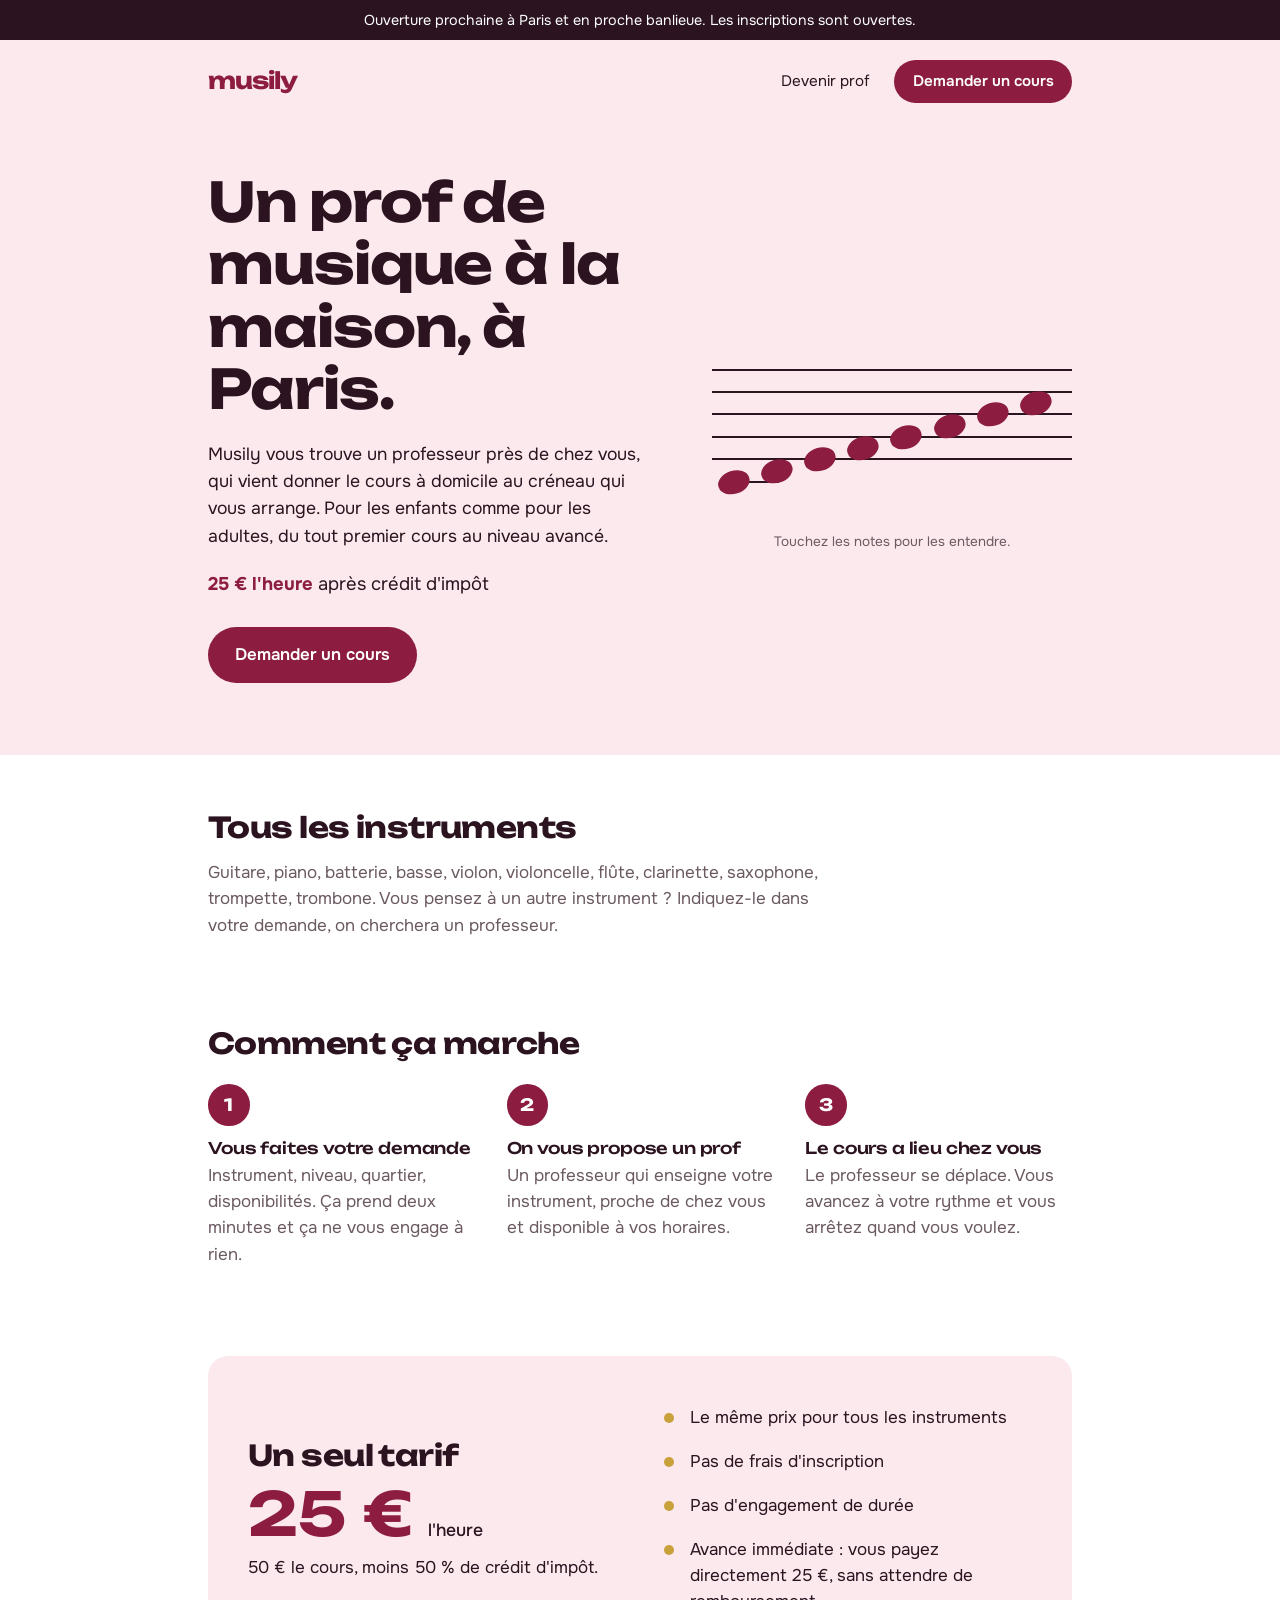
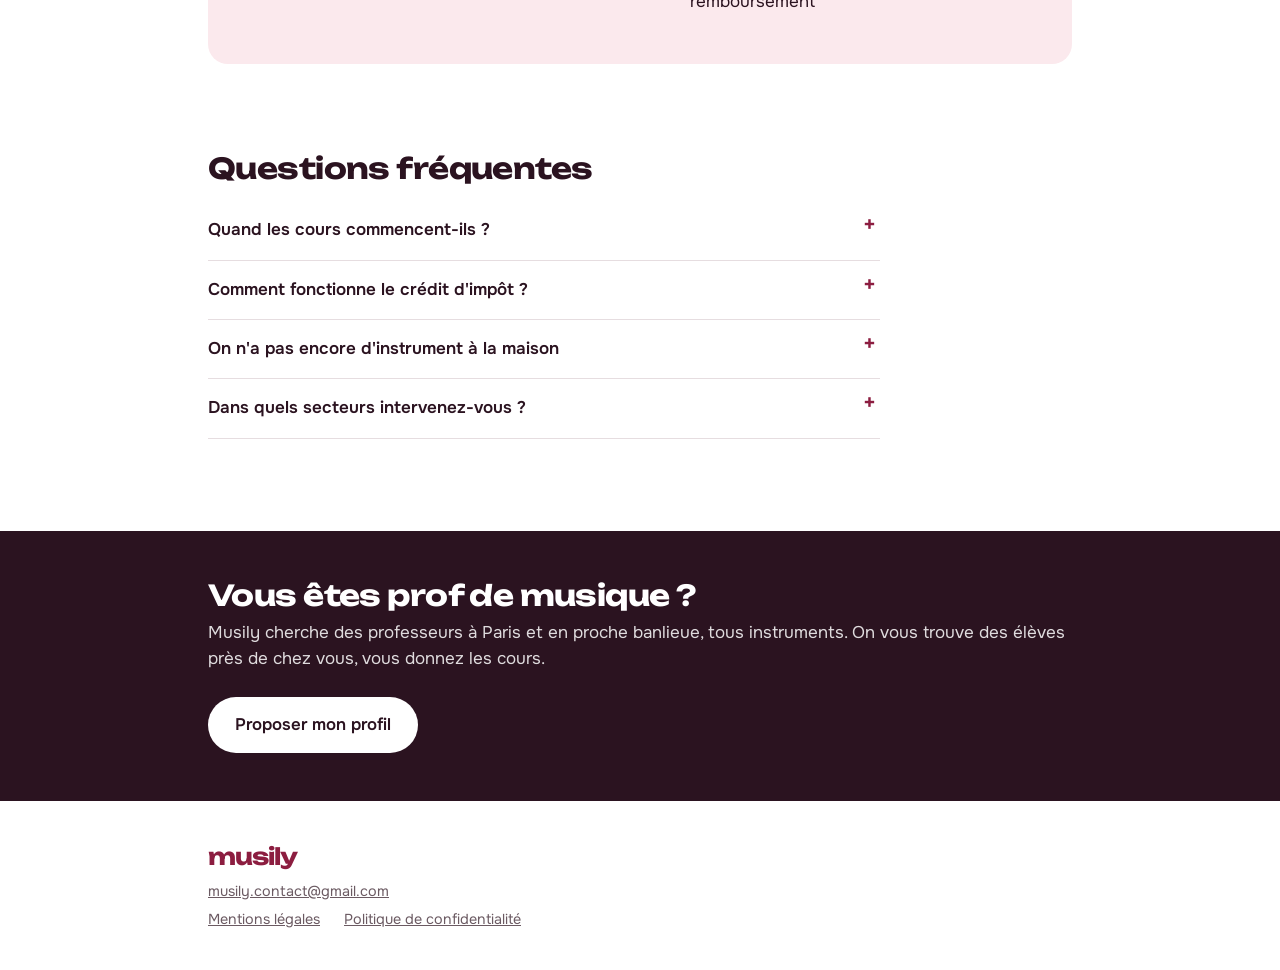
==== index.html @ 8fac9bd6 "Première version" ====
<!DOCTYPE html>
<html lang="fr">
<head>
  <meta charset="utf-8">
  <meta name="viewport" content="width=device-width, initial-scale=1">
  <title>Musily, cours de musique à domicile à Paris</title>
  <meta name="description" content="Un professeur de musique vient chez vous, à Paris et en proche banlieue. Guitare, piano, batterie, violon et plus. 25 € l'heure après crédit d'impôt.">
  <meta property="og:title" content="Musily, cours de musique à domicile à Paris">
  <meta property="og:description" content="Un professeur de musique vient chez vous. 25 € l'heure après crédit d'impôt.">
  <meta property="og:type" content="website">
  <link rel="preconnect" href="https://fonts.googleapis.com">
  <link rel="preconnect" href="https://fonts.gstatic.com" crossorigin>
  <link href="https://fonts.googleapis.com/css2?family=Onest:wght@400;500;600&family=Unbounded:wght@500;700&display=swap" rel="stylesheet">
  <link rel="stylesheet" href="style.css">
</head>
<body>

  <p class="annonce">Ouverture prochaine à Paris et en proche banlieue. Les inscriptions sont ouvertes.</p>

  <div class="haut">
    <header class="entete">
      <a class="logo" href="index.html" aria-label="Musily, accueil">musily</a>
      <nav class="menu" aria-label="Navigation principale">
        <a href="prof.html">Devenir prof</a>
        <a class="bouton bouton--petit" href="demande.html">Demander un cours</a>
      </nav>
    </header>

    <!-- ACCROCHE -->
    <section class="accroche">
      <div class="accroche__texte">
        <h1>Un prof de musique à la maison, à Paris.</h1>
        <p class="accroche__intro">Musily vous trouve un professeur près de chez vous, qui vient donner le cours à domicile au créneau qui vous arrange. Pour les enfants comme pour les adultes, du tout premier cours au niveau avancé.</p>
        <p class="accroche__prix"><strong><span class="js-prix">25</span> € l'heure</strong> après crédit d'impôt</p>
        <a class="bouton" href="demande.html">Demander un cours</a>
      </div>

      <div class="portee-bloc">
        <div class="portee" role="group" aria-label="Portée jouable : huit notes, de do à do">
          <span class="portee__ligne-sup" aria-hidden="true"></span>
          <button type="button" class="note" data-note="do"  style="--x:6%;  --y:80%" aria-label="Do"></button>
          <button type="button" class="note" data-note="re"  style="--x:18%; --y:75%" aria-label="Ré"></button>
          <button type="button" class="note" data-note="mi"  style="--x:30%; --y:70%" aria-label="Mi"></button>
          <button type="button" class="note" data-note="fa"  style="--x:42%; --y:65%" aria-label="Fa"></button>
          <button type="button" class="note" data-note="sol" style="--x:54%; --y:60%" aria-label="Sol"></button>
          <button type="button" class="note" data-note="la"  style="--x:66%; --y:55%" aria-label="La"></button>
          <button type="button" class="note" data-note="si"  style="--x:78%; --y:50%" aria-label="Si"></button>
          <button type="button" class="note" data-note="do2" style="--x:90%; --y:45%" aria-label="Do aigu"></button>
        </div>
        <p class="portee__legende">Touchez les notes pour les entendre.</p>
      </div>
    </section>
  </div>

  <main>

    <!-- INSTRUMENTS -->
    <section class="bloc" aria-labelledby="titre-instruments">
      <h2 id="titre-instruments">Tous les instruments</h2>
      <p class="instruments">Guitare, piano, batterie, basse, violon, violoncelle, flûte, clarinette, saxophone, trompette, trombone. Vous pensez à un autre instrument ? Indiquez-le dans votre demande, on cherchera un professeur.</p>
    </section>

    <!-- FONCTIONNEMENT -->
    <section class="bloc" id="fonctionnement" aria-labelledby="titre-etapes">
      <h2 id="titre-etapes">Comment ça marche</h2>
      <ol class="etapes">
        <li>
          <h3>Vous faites votre demande</h3>
          <p>Instrument, niveau, quartier, disponibilités. Ça prend deux minutes et ça ne vous engage à rien.</p>
        </li>
        <li>
          <h3>On vous propose un prof</h3>
          <p>Un professeur qui enseigne votre instrument, proche de chez vous et disponible à vos horaires.</p>
        </li>
        <li>
          <h3>Le cours a lieu chez vous</h3>
          <p>Le professeur se déplace. Vous avancez à votre rythme et vous arrêtez quand vous voulez.</p>
        </li>
      </ol>
    </section>

    <!-- TARIF -->
    <section class="bloc" id="tarif" aria-labelledby="titre-tarif">
      <div class="tarif">
        <div>
          <h2 id="titre-tarif">Un seul tarif</h2>
          <p class="tarif__prix"><span class="js-prix">25</span> € <small>l'heure</small></p>
          <p><span class="js-prix-plein">50</span> € le cours, moins 50 % de crédit d'impôt.</p>
        </div>
        <ul class="tarif__points">
          <li>Le même prix pour tous les instruments</li>
          <li>Pas de frais d'inscription</li>
          <li>Pas d'engagement de durée</li>
          <li>Avance immédiate : vous payez directement <span class="js-prix">25</span> €, sans attendre de remboursement</li>
        </ul>
      </div>
    </section>

    <!-- QUESTIONS -->
    <section class="bloc questions" aria-labelledby="titre-questions">
      <h2 id="titre-questions">Questions fréquentes</h2>

      <details>
        <summary>Quand les cours commencent-ils ?</summary>
        <p>Musily ouvre secteur par secteur. Dès qu'un professeur est disponible près de chez vous, on vous écrit pour organiser le premier cours. La demande est gratuite et ne vous engage à rien.</p>
      </details>

      <details>
        <summary>Comment fonctionne le crédit d'impôt ?</summary>
        <p>Les cours donnés à votre domicile ouvrent droit à un crédit d'impôt de 50 %, que vous soyez imposable ou non. Un cours facturé <span class="js-prix-plein">50</span> € vous revient donc à <span class="js-prix">25</span> €. Avec l'avance immédiate, le crédit d'impôt est déduit tout de suite : vous ne payez que les <span class="js-prix">25</span> €, sans attendre votre déclaration de revenus.</p>
      </details>

      <details>
        <summary>On n'a pas encore d'instrument à la maison</summary>
        <p>Ce n'est pas un problème pour faire une demande. Indiquez-le dans le formulaire : le professeur pourra vous conseiller sur l'achat ou la location.</p>
      </details>

      <details>
        <summary>Dans quels secteurs intervenez-vous ?</summary>
        <p>Paris et la proche banlieue.</p>
      </details>
    </section>

    <!-- PROFS -->
    <section class="profs" aria-labelledby="titre-profs">
      <div class="profs__contenu">
        <div>
          <h2 id="titre-profs">Vous êtes prof de musique ?</h2>
          <p>Musily cherche des professeurs à Paris et en proche banlieue, tous instruments. On vous trouve des élèves près de chez vous, vous donnez les cours.</p>
        </div>
        <a class="bouton bouton--clair" href="prof.html">Proposer mon profil</a>
      </div>
    </section>

  </main>

  <footer class="pied">
    <p class="logo">musily</p>
    <p><a href="mailto:musily.contact@gmail.com" class="js-email">musily.contact@gmail.com</a></p>
    <p class="pied__liens"><a href="mentions-legales.html">Mentions légales</a> <a href="confidentialite.html">Politique de confidentialité</a></p>
  </footer>

  <script src="script.js"></script>
</body>
</html>
---- style.css ----
/* ==========================================================
   Musily, feuille de style
   Couleurs et typos se changent ici, dans :root
   ========================================================== */

:root {
  --fond: #ffffff;        /* fond de page */
  --rose: #fbe9ed;        /* rose pâle, utilisé par touches (bloc tarif) */
  --prune: #2b1320;       /* texte, bandeau profs */
  --cerise: #8c1d40;      /* boutons, logo, notes */
  --laiton: #c8a13a;      /* cymbales */
  --gris: #6b5a62;        /* texte secondaire */
  --trait: #e6dde0;       /* bordures fines */

  --titre: "Unbounded", "Arial Black", sans-serif;
  --texte: "Onest", system-ui, sans-serif;

  --largeur: 60rem;
  --marge: clamp(1.25rem, 5vw, 3rem);
}

*, *::before, *::after { box-sizing: border-box; }

html { scroll-behavior: smooth; }

body {
  margin: 0;
  background: var(--fond);
  color: var(--prune);
  font-family: var(--texte);
  font-size: 1.0625rem;
  line-height: 1.55;
  -webkit-font-smoothing: antialiased;
}

h1, h2, h3 {
  font-family: var(--titre);
  line-height: 1.15;
  margin: 0;
  letter-spacing: -0.02em;
}

h1 { font-size: clamp(2rem, 5vw, 3.4rem); font-weight: 700; }
h2 { font-size: clamp(1.35rem, 2.8vw, 1.8rem); font-weight: 700; }
h3 { font-size: 1rem; font-weight: 500; letter-spacing: -0.01em; }

p { margin: 0; }
a { color: inherit; }

:focus-visible {
  outline: 3px solid var(--cerise);
  outline-offset: 3px;
  border-radius: 4px;
}

/* ---------- Bandeau et en-tête ---------- */

.annonce {
  background: var(--prune);
  color: #fff;
  text-align: center;
  font-size: 0.9rem;
  padding: 0.55rem var(--marge);
}

.entete {
  max-width: var(--largeur);
  margin: 0 auto;
  padding: 1.25rem var(--marge);
  display: flex;
  align-items: center;
  justify-content: space-between;
  gap: 1rem;
}

.logo {
  font-family: var(--titre);
  font-weight: 700;
  font-size: 1.45rem;
  letter-spacing: -0.04em;
  text-decoration: none;
  color: var(--cerise);
}

.menu { display: flex; align-items: center; gap: 1.5rem; font-size: 0.95rem; }
.menu a:not(.bouton) { text-decoration: none; }
.menu a:not(.bouton):hover { text-decoration: underline; text-underline-offset: 4px; }

/* ---------- Boutons ---------- */

.bouton {
  display: inline-block;
  background: var(--cerise);
  color: #fff;
  font-family: var(--texte);
  font-weight: 600;
  font-size: 1.05rem;
  text-decoration: none;
  padding: 0.95rem 1.7rem;
  border: 0;
  border-radius: 999px;
  cursor: pointer;
  transition: background 0.15s;
}

.bouton:hover { background: var(--prune); }
.bouton[disabled] { opacity: 0.6; cursor: wait; }
.bouton--petit { font-size: 0.95rem; padding: 0.6rem 1.15rem; }
.bouton--clair { background: #fff; color: var(--prune); }
.bouton--clair:hover { background: var(--rose); }

/* ---------- Haut de page rose (accueil) ---------- */

.haut { background: var(--rose); }

.accroche {
  max-width: var(--largeur);
  margin: 0 auto;
  padding: clamp(1.5rem, 5vw, 3rem) var(--marge) clamp(2.5rem, 6vw, 4.5rem);
  display: grid;
  grid-template-columns: 1.1fr 0.9fr;
  gap: clamp(2rem, 5vw, 4rem);
  align-items: center;
}

.accroche__intro { margin-top: 1.25rem; font-size: 1.1rem; max-width: 30rem; }
.accroche__prix { margin: 1.25rem 0 1.75rem; font-size: 1.15rem; }
.accroche__prix strong { color: var(--cerise); }

/* ---------- Portée jouable ---------- */

.portee-bloc { width: 100%; max-width: 26rem; justify-self: center; }

.portee {
  position: relative;
  width: 100%;
  aspect-ratio: 16 / 10;
  /* les 5 lignes de la portée, à 30, 40, 50, 60 et 70 % de la hauteur */
  background: linear-gradient(var(--prune), var(--prune)) 0 30% / 100% 2px no-repeat,
              linear-gradient(var(--prune), var(--prune)) 0 40% / 100% 2px no-repeat,
              linear-gradient(var(--prune), var(--prune)) 0 50% / 100% 2px no-repeat,
              linear-gradient(var(--prune), var(--prune)) 0 60% / 100% 2px no-repeat,
              linear-gradient(var(--prune), var(--prune)) 0 70% / 100% 2px no-repeat;
}

/* petite ligne sous la portée pour le premier do */
.portee__ligne-sup {
  position: absolute;
  left: 2.5%;
  top: 80%;
  width: 16%;
  height: 2px;
  margin-top: -1px;
  background: var(--prune);
}

.note {
  position: absolute;
  left: var(--x);
  top: var(--y);
  width: 9%;
  height: 10%;
  padding: 0;
  border: 0;
  border-radius: 50%;
  background: var(--cerise);
  transform: translate(-50%, -50%) rotate(-18deg);
  cursor: pointer;
  -webkit-tap-highlight-color: transparent;
  touch-action: manipulation;
}

/* zone de toucher plus large que la note */
.note::after { content: ""; position: absolute; inset: -70% -30%; }

.note.jouee { animation: jouee 0.5s ease-out; }

@keyframes jouee {
  0%   { background: var(--laiton); transform: translate(-50%, -50%) rotate(-18deg) scale(1.35); }
  100% { background: var(--cerise); transform: translate(-50%, -50%) rotate(-18deg) scale(1); }
}

.portee__legende { text-align: center; font-size: 0.85rem; margin-top: 0.25rem; color: var(--gris); }

/* ---------- Blocs de la page d'accueil ---------- */

.bloc {
  max-width: var(--largeur);
  margin: 0 auto;
  padding: clamp(1.75rem, 4vw, 2.75rem) var(--marge);
}

.bloc > h2 { margin-bottom: 1rem; }

.instruments { max-width: 40rem; color: var(--gris); }
main > .bloc:first-child { padding-top: clamp(2.5rem, 5vw, 3.5rem); }

/* Étapes */

.etapes {
  list-style: none;
  counter-reset: etape;
  margin: 1.5rem 0 0;
  padding: 0;
  display: grid;
  grid-template-columns: repeat(3, 1fr);
  gap: 2rem;
}

.etapes li { counter-increment: etape; }

.etapes li::before {
  content: counter(etape);
  display: grid;
  place-items: center;
  width: 2.6rem;
  height: 2.6rem;
  margin-bottom: 0.85rem;
  border-radius: 50%;
  background: var(--cerise);
  color: #fff;
  font-family: var(--titre);
  font-weight: 700;
}

.etapes p { margin-top: 0.3rem; color: var(--gris); }

/* Tarif */

.tarif {
  background: var(--rose);
  border-radius: 20px;
  padding: clamp(1.5rem, 4vw, 2.5rem);
  display: grid;
  grid-template-columns: 1fr 1fr;
  gap: 1.5rem 3rem;
  align-items: center;
}

.tarif__prix {
  font-family: var(--titre);
  font-weight: 700;
  font-size: clamp(2.6rem, 7vw, 3.75rem);
  line-height: 1.1;
  color: var(--cerise);
  margin: 0.5rem 0;
}

.tarif__prix small { font-family: var(--texte); font-weight: 500; font-size: 1.1rem; color: var(--prune); }

.tarif__points { list-style: none; margin: 0; padding: 0; }

.tarif__points li { padding: 0.55rem 0 0.55rem 1.6rem; position: relative; }

.tarif__points li::before {
  content: "";
  position: absolute;
  left: 0;
  top: 1.05rem;
  width: 0.65rem;
  height: 0.65rem;
  border-radius: 50%;
  background: var(--laiton);
}

/* Questions */

.questions details { border-bottom: 1px solid var(--trait); max-width: 42rem; }

.questions summary {
  cursor: pointer;
  font-weight: 600;
  padding: 1rem 2rem 1rem 0;
  list-style: none;
  position: relative;
}

.questions summary::-webkit-details-marker { display: none; }

.questions summary::after {
  content: "+";
  position: absolute;
  right: 0.25rem;
  top: 0.8rem;
  font-size: 1.4rem;
  line-height: 1;
  color: var(--cerise);
}

.questions details[open] summary::after { content: "−"; }
.questions details p { padding: 0 0 1.1rem; color: var(--gris); }

/* Bandeau profs */

.profs { background: var(--prune); color: #fff; margin-top: clamp(1.5rem, 4vw, 3rem); }

.profs__contenu {
  max-width: var(--largeur);
  margin: 0 auto;
  padding: clamp(2rem, 5vw, 3rem) var(--marge);
  display: flex;
  flex-wrap: wrap;
  align-items: center;
  justify-content: space-between;
  gap: 1.5rem;
}

.profs p { margin-top: 0.5rem; opacity: 0.85; }
.profs :focus-visible { outline-color: var(--laiton); }

/* ---------- Pages formulaire ---------- */

.page-formulaire {
  max-width: 40rem;
  margin: 0 auto;
  padding: clamp(1rem, 4vw, 2.5rem) var(--marge) 4rem;
}

.page-formulaire h1 { font-size: clamp(1.7rem, 4.5vw, 2.4rem); }
.page-formulaire__intro { margin-top: 0.9rem; color: var(--gris); }

.formulaire {
  margin-top: 2rem;
  display: grid;
  grid-template-columns: 1fr 1fr;
  gap: 1.15rem 1.25rem;
}

.champ { min-width: 0; margin: 0; padding: 0; border: 0; }
.champ--large { grid-column: 1 / -1; }

.champ > label, .champ > legend {
  display: block;
  font-weight: 600;
  font-size: 0.95rem;
  margin-bottom: 0.4rem;
  padding: 0;
}

.facultatif { font-weight: 400; color: var(--gris); }

.formulaire input[type="text"],
.formulaire input[type="email"],
.formulaire input[type="tel"],
.formulaire input[type="number"],
.formulaire select,
.formulaire textarea {
  width: 100%;
  font: inherit;
  color: var(--prune);
  background: #fff;
  border: 1.5px solid #b9aab0;
  border-radius: 10px;
  padding: 0.7rem 0.85rem;
}

.formulaire input:focus, .formulaire select:focus, .formulaire textarea:focus {
  outline: 0;
  border-color: var(--cerise);
  box-shadow: 0 0 0 3px var(--rose);
}

.formulaire textarea { resize: vertical; }
.formulaire ::placeholder { color: #9c8d93; }

.choix {
  display: inline-flex;
  align-items: center;
  gap: 0.45rem;
  margin-right: 1.5rem;
  cursor: pointer;
}

.choix input { width: 1.15rem; height: 1.15rem; accent-color: var(--cerise); flex: none; }

.choix--accord { align-items: flex-start; font-size: 0.9rem; color: var(--gris); margin: 0.25rem 0 0; }
.choix--accord input { margin-top: 0.2rem; }

.piege { position: absolute; left: -9999px; }

/* Grille des disponibilités */

.dispos { border-collapse: collapse; width: 100%; max-width: 26rem; margin-top: 0.25rem; }
.dispos thead th { font-size: 0.85rem; font-weight: 600; padding: 0 0.25rem 0.4rem; text-align: center; }
.dispos thead small { display: block; font-weight: 400; color: var(--gris); }
.dispos tbody th { text-align: left; font-weight: 500; font-size: 0.95rem; padding-right: 0.75rem; }
.dispos td { text-align: center; padding: 0; border-top: 1px solid var(--trait); }
.dispos tbody th { border-top: 1px solid var(--trait); }
.dispos td label { display: block; padding: 0.55rem 0; cursor: pointer; }
.dispos input { width: 1.3rem; height: 1.3rem; accent-color: var(--cerise); vertical-align: middle; }

.cache { position: absolute; width: 1px; height: 1px; overflow: hidden; clip-path: inset(50%); }

.champ > legend .facultatif { display: block; font-size: 0.85rem; }

.formulaire__fin { display: flex; flex-wrap: wrap; align-items: center; gap: 1rem 1.5rem; }
.formulaire__message { font-weight: 500; }
.formulaire__message:empty { display: none; }

.confirmation { grid-column: 1 / -1; background: var(--rose); border-radius: 16px; padding: 1.5rem; }
.confirmation p { margin-top: 0.5rem; }
.confirmation a { display: inline-block; margin-top: 1rem; font-weight: 600; }

/* ---------- Pied de page ---------- */

.pied {
  max-width: var(--largeur);
  margin: 0 auto;
  padding: 2rem var(--marge) 2.5rem;
  font-size: 0.9rem;
  color: var(--gris);
}

.pied p { margin-top: 0.35rem; }
.pied__liens { display: flex; flex-wrap: wrap; gap: 0.25rem 1.5rem; }

/* ---------- Pages légales ---------- */

.legal { max-width: 44rem; margin: 0 auto; padding: 2rem var(--marge) 4rem; }
.legal h1 { font-size: clamp(1.7rem, 4.5vw, 2.4rem); margin-bottom: 1.5rem; }
.legal h2 { font-size: 1.15rem; font-weight: 500; margin: 2rem 0 0.6rem; }
.legal p, .legal ul { margin: 0 0 0.8rem; }
.legal ul { padding-left: 1.2rem; }
.legal .a-completer { background: #fff3b0; padding: 0 0.25em; }

/* ---------- Mobile ---------- */

@media (max-width: 760px) {
  .menu a:not(.bouton) { display: none; }
  .entete .menu a:only-child { display: inline; }

  .accroche { grid-template-columns: 1fr; }

  .etapes { grid-template-columns: 1fr; gap: 1.5rem; }
  .tarif { grid-template-columns: 1fr; }
  .formulaire { grid-template-columns: 1fr; }
}

@media (prefers-reduced-motion: reduce) {
  html { scroll-behavior: auto; }
  .note.jouee { animation: none; }
  .bouton { transition: none; }
}
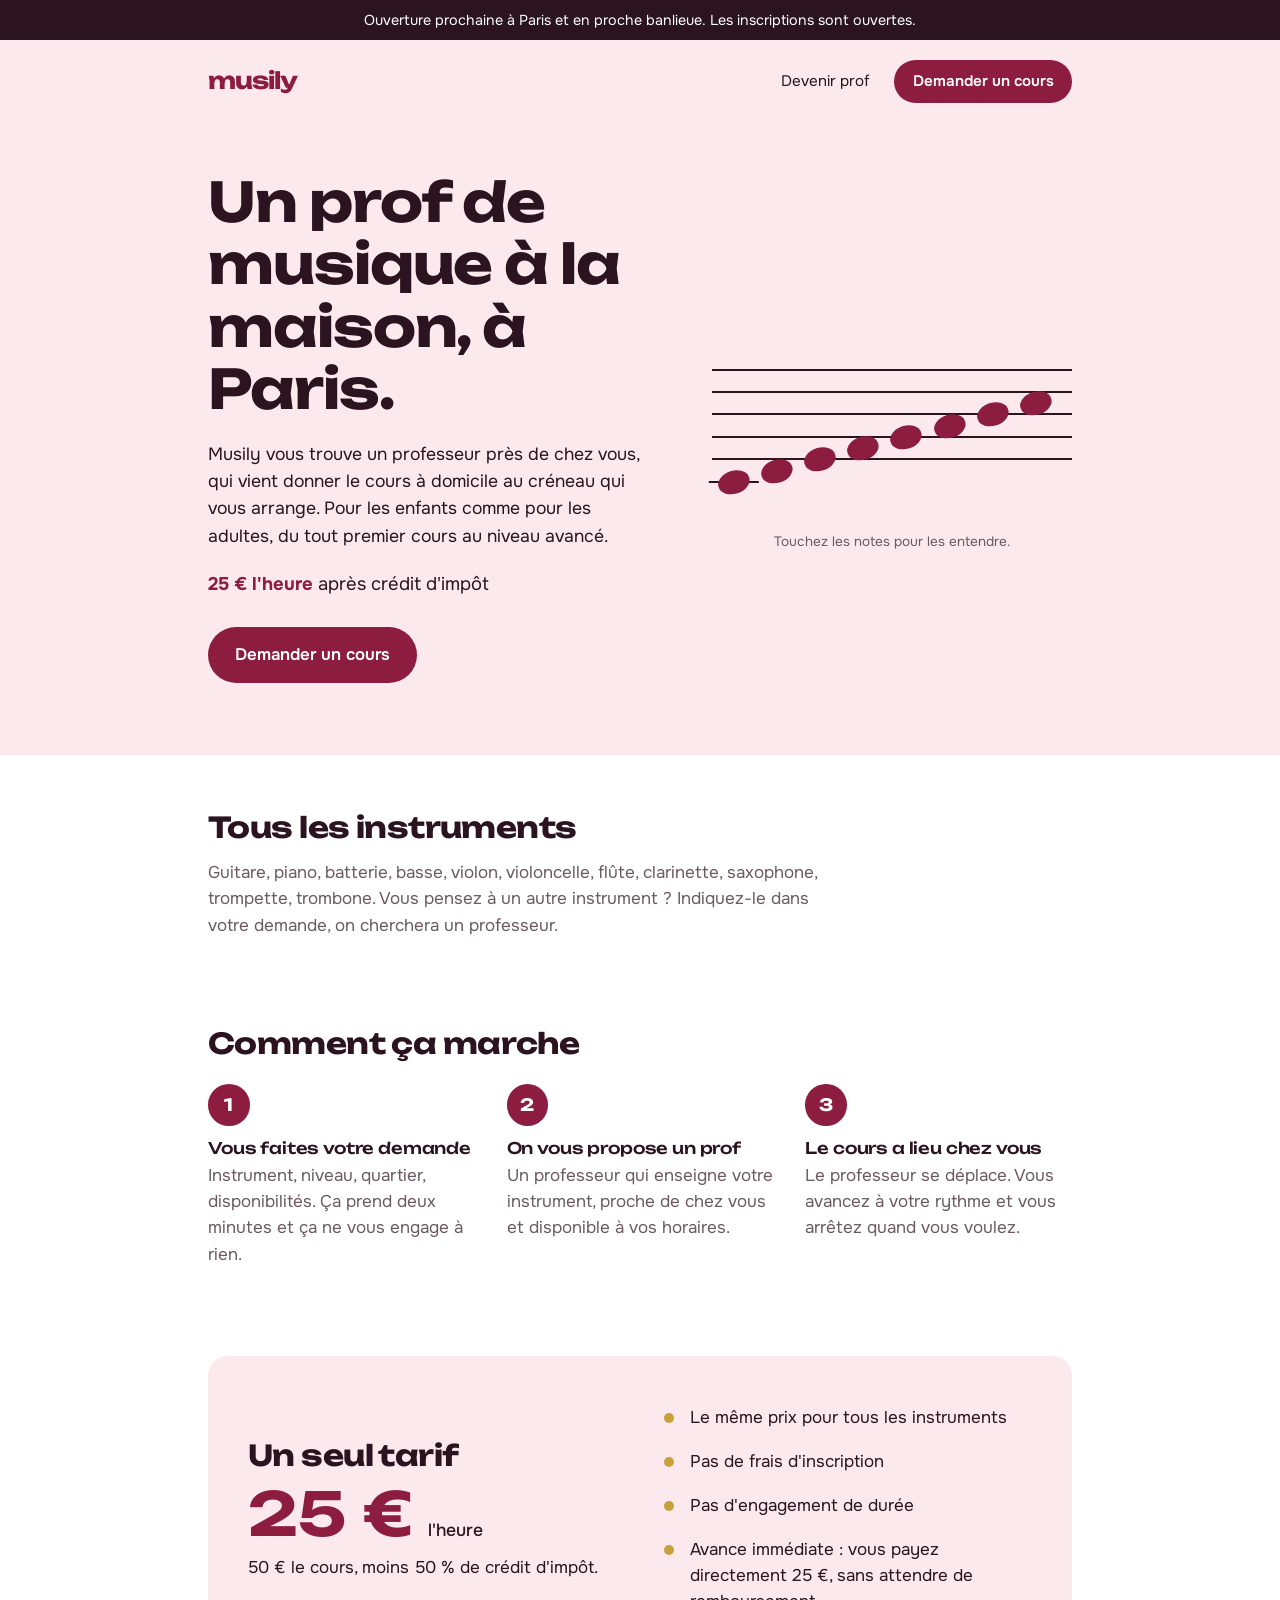
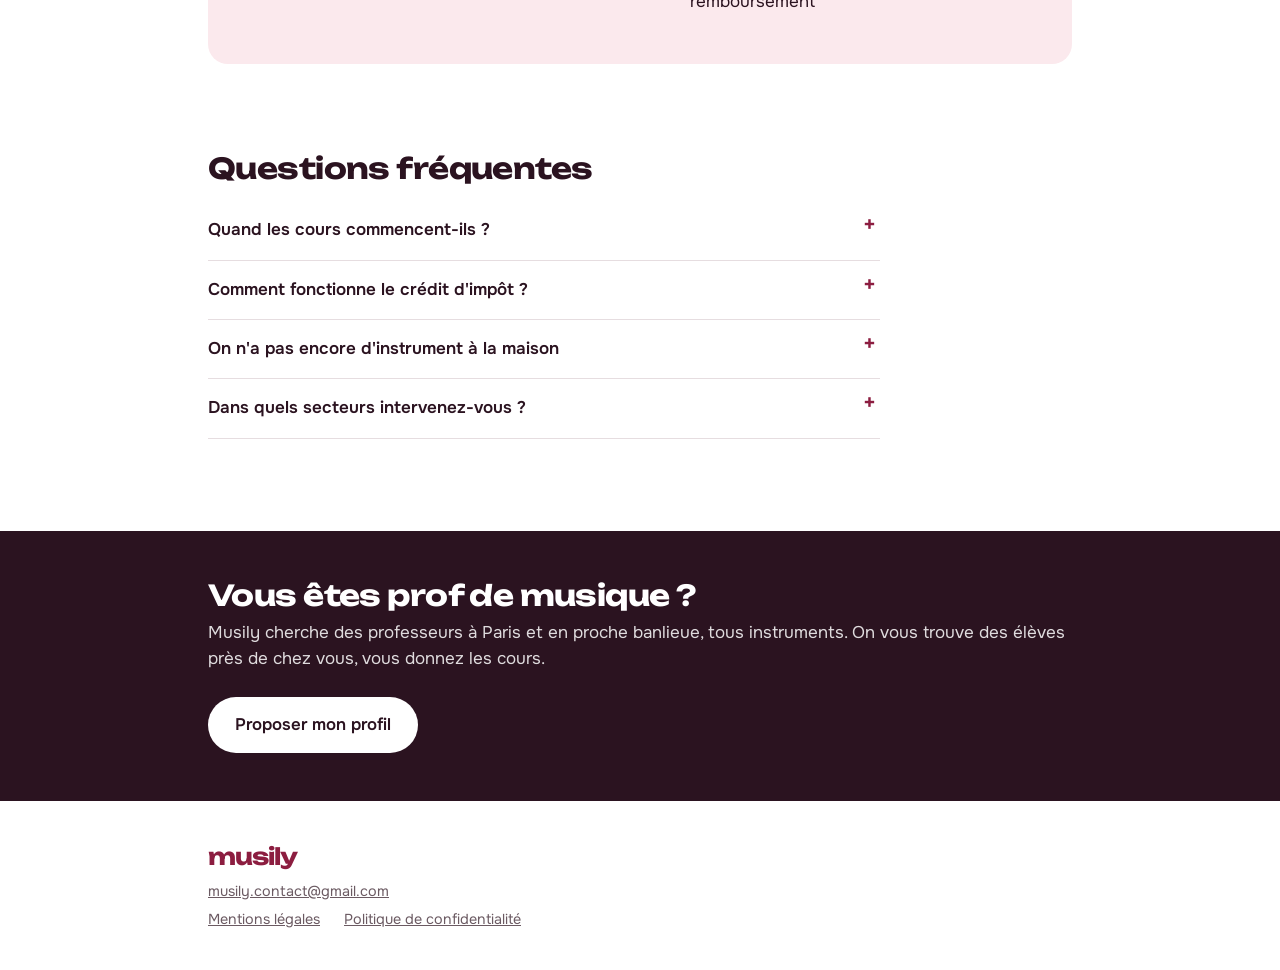
==== commit a561fbdd: "Validation Search Console" ====
--- a/index.html
+++ b/index.html
@@ -3,7 +3,7 @@
 <head>
   <meta charset="utf-8">
   <meta name="viewport" content="width=device-width, initial-scale=1">
-  <title>Musily, cours de musique à domicile à Paris</title>
+<meta name="google-site-verification" content="Tvd9LYqYszCd-sXjgiVJK3ZoPMhJgD0YNM8y2wZPbzc" />  <title>Musily, cours de musique à domicile à Paris</title>
   <meta name="description" content="Un professeur de musique vient chez vous, à Paris et en proche banlieue. Guitare, piano, batterie, violon et plus. 25 € l'heure après crédit d'impôt.">
   <meta property="og:title" content="Musily, cours de musique à domicile à Paris">
   <meta property="og:description" content="Un professeur de musique vient chez vous. 25 € l'heure après crédit d'impôt.">
--- a/style.css
+++ b/style.css
@@ -146,11 +146,12 @@
 /* petite ligne sous la portée pour le premier do */
 .portee__ligne-sup {
   position: absolute;
-  left: 2.5%;
+  left: 6%;
   top: 80%;
-  width: 16%;
+  width: 14%;
   height: 2px;
   margin-top: -1px;
+  transform: translateX(-50%);
   background: var(--prune);
 }
 
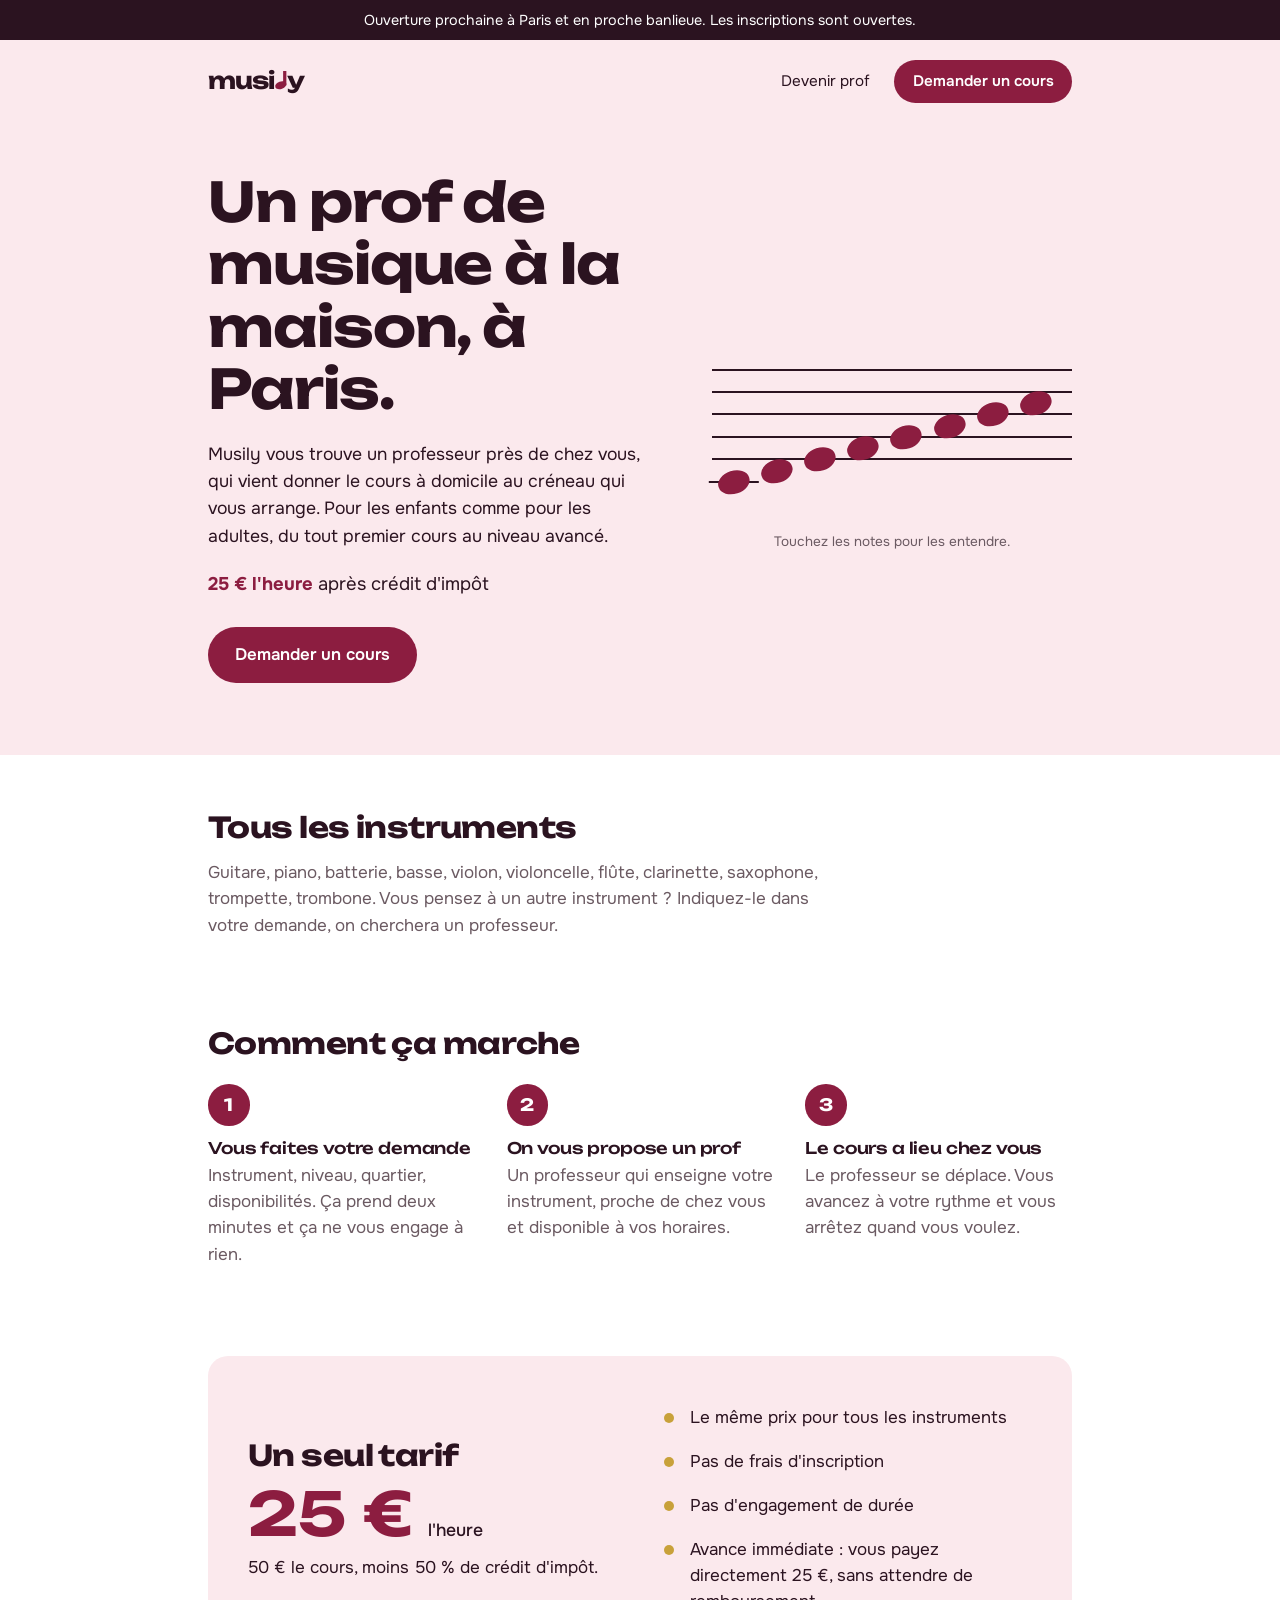
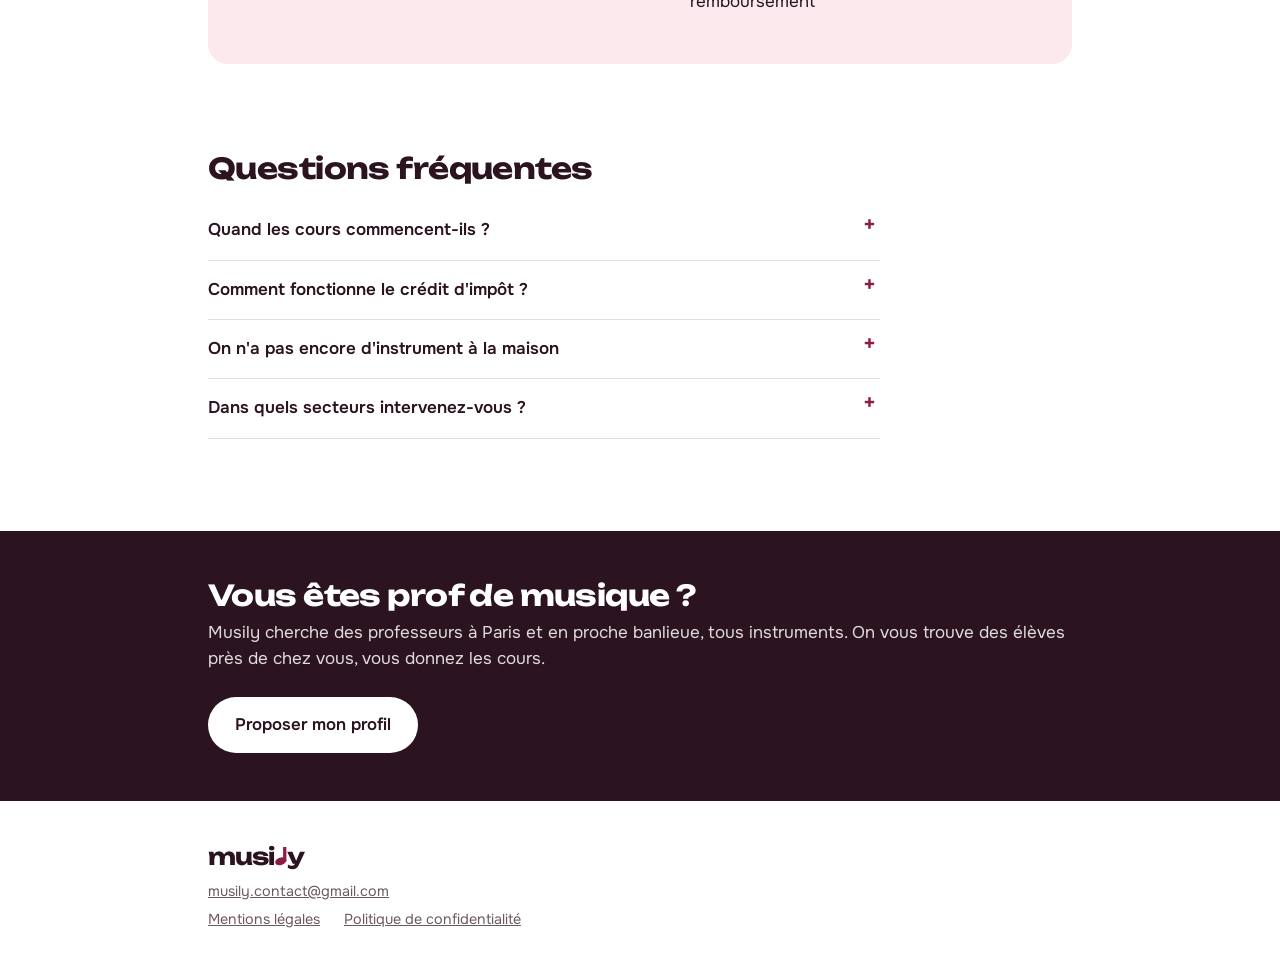
==== commit 8ffdc773: "Nouveau logo" ====
--- a/index.html
+++ b/index.html
@@ -3,8 +3,7 @@
 <head>
   <meta charset="utf-8">
   <meta name="viewport" content="width=device-width, initial-scale=1">
-<meta name="google-site-verification" content="Tvd9LYqYszCd-sXjgiVJK3ZoPMhJgD0YNM8y2wZPbzc" />  <title>Musily, cours de musique à domicile à Paris</title>
-  <meta name="description" content="Un professeur de musique vient chez vous, à Paris et en proche banlieue. Guitare, piano, batterie, violon et plus. 25 € l'heure après crédit d'impôt.">
+  <meta name="google-site-verification" content="Tvd9LYqYszCd-sXjgiVJK3ZoPMhJgD0YNM8y2wZPbzc" />  <meta name="description" content="Un professeur de musique vient chez vous, à Paris et en proche banlieue. Guitare, piano, batterie, violon et plus. 25 € l'heure après crédit d'impôt.">
   <meta property="og:title" content="Musily, cours de musique à domicile à Paris">
   <meta property="og:description" content="Un professeur de musique vient chez vous. 25 € l'heure après crédit d'impôt.">
   <meta property="og:type" content="website">
--- a/style.css
+++ b/style.css
@@ -79,7 +79,16 @@
   font-size: 1.45rem;
   letter-spacing: -0.04em;
   text-decoration: none;
-  color: var(--cerise);
+  color: var(--prune);;
+}
+
+.logo__note {
+  display: inline-block;
+  height: 0.78em;
+  width: 0.5em;
+  margin: 0 0.03em 0 0.01em;
+  overflow: visible;
+  fill: var(--cerise);
 }
 
 .menu { display: flex; align-items: center; gap: 1.5rem; font-size: 0.95rem; }
